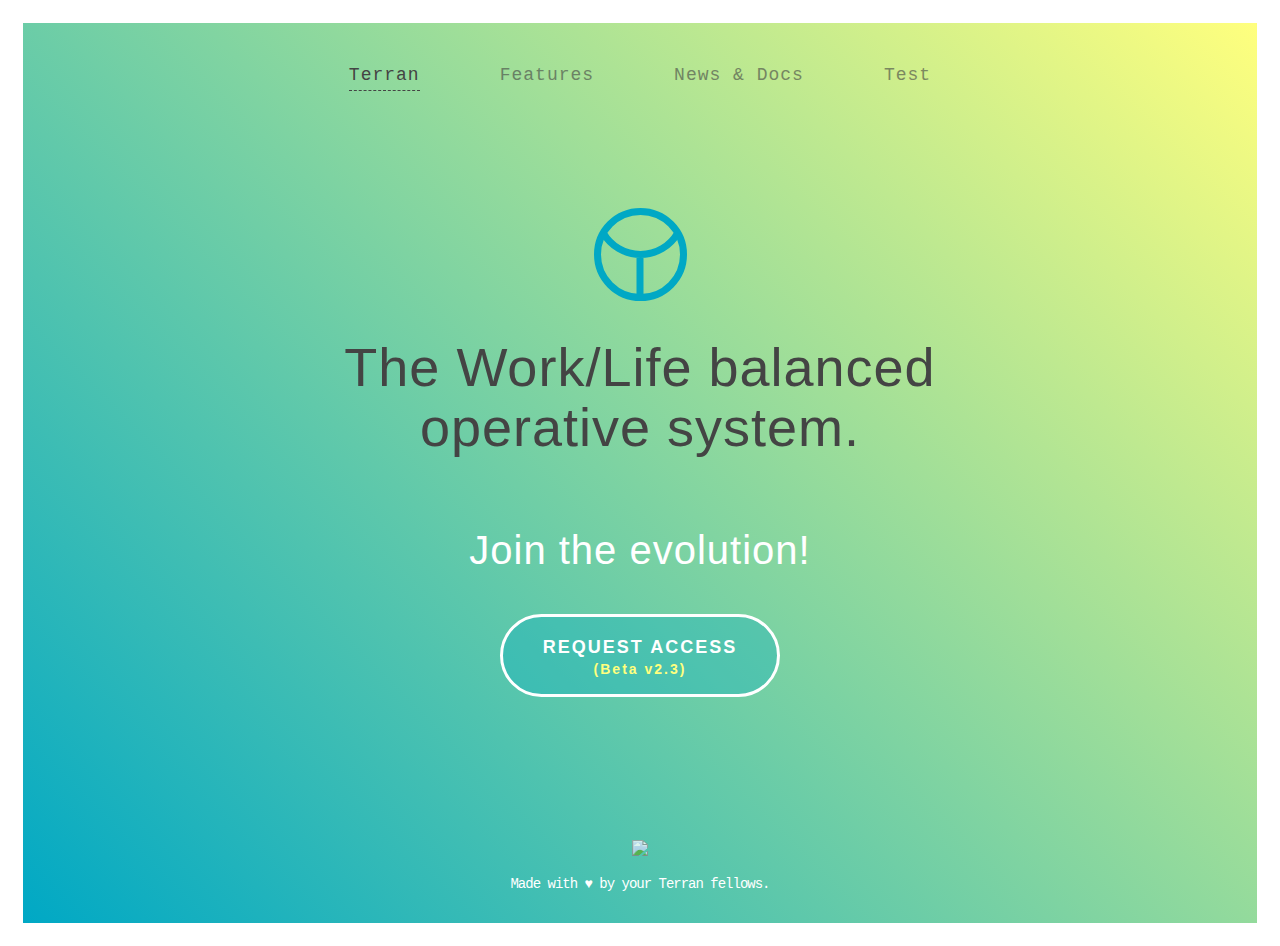
==== index.html @ a86d1441 "Update index.html" ====
<!DOCTYPE html> <head> <title>10k Apart</title> <meta charset="utf-8"> <meta name="viewport" content="width=device-width, initial-scale=1"> <meta name="description" content="We create inclusive and lightweight websites."/> <link rel="stylesheet" type="text/css" href="css/style.css" /> </head> <body> <div class="hero"> <div class="nav"><a class="link crnt" href="index.html">Terran</a><a class="link" href="features.html">Features</a><a class="link" href="docs.html">News &amp; Docs</a><a class="link" href="test.html">Test</a> </div><img class="logo" src="img/logo.svg"> <h1>The Work/Life balanced operative system.</h1> <h2>Join the evolution!</h2><a class="btn w-button" href="test.html">Request access<br><span class="beta">(Beta v2.3)</span></a> <div class="made">Made with ♥︎ by your Terran fellows.</div> <a class="tw" href="http://twitter.com"><img src="images/twitter.png"> </a> </div> </body></html>
---- css/style.css ----
*{box-sizing:border-box}body{font-family:Lucida Console,Monaco,monospace;color:#444;font-size:20px;line-height:1.2;text-align:center;-webkit-font-smoothing:antialiased;letter-spacing:1px;padding:15px}h1,h2,h3,h4{font-family:Geneva,sans-serif;max-width:720px;font-weight:400}h1{font-size:54px;line-height:1.1;color:#444}h2{font-size:40px;color:#FFF;margin-bottom:40px}h3{font-size:24px}h4{color:#00a8c5;font-size:21px;font-family:Lucida Console,Monaco,monospace}p{font-size:18px;padding-top:10px;margin-bottom:20px}.hero{position:relative;display:flex;min-height:100vh;padding:0 30px 180px;flex-direction:column;align-items:center;background-image:url(../images/half-planet.svg),linear-gradient(45deg,#00a8c5,#ffff7e);background-position:50% 100%,0 0;background-size:90%,auto;background-repeat:no-repeat,repeat}.hero._2{background-image:linear-gradient(45deg,#00a8c5,#ffff7e);background-position:0 0;background-size:auto;background-repeat:repeat;color:#FFF}.link{margin:0 40px;opacity:.6;transition:opacity 350ms ease;text-decoration:none;color:#444;font-size:18px}.link:hover{opacity:1}.link.crnt{padding-bottom:5px;border-bottom:1px dashed #444;opacity:1}.link.docs{display:block;margin:0 0 30px;opacity:1;transition:all 250ms ease;font-size:20px;text-decoration:underline;text-transform:uppercase;text-align:left}.link.docs:hover{color:#00a8c5}.link.new{border-bottom:1px solid #ffff7e;opacity:1;transition-property:border-color;color:#00a8c5;font-size:21px;margin:0}.link.new:hover{border-bottom-color:#00a8c5}.nav{margin:40px 0 120px}.btn{display:inline-block;margin:0 auto;padding:20px 40px 15px;border:3px solid #fff;border-radius:44px;background-color:rgba(0,168,197,.3);transition:background-color 350ms ease;font:18px 'Helvetica Neue',Helvetica,sans-serif;font-weight:700;text-align:center;letter-spacing:2px;text-transform:uppercase;color:#FFF;cursor:pointer;text-decoration:none}.btn:hover{background-color:rgba(0,168,197,.5);box-shadow:0 0 40px 10px rgba(255,255,126,.1)}.btn:active{margin-top:2px;box-shadow:0 0 30px 0 rgba(255,255,126,.2)}.beta{color:#ffff7e;font-size:14px;text-transform:none}.intro{display:flex;flex-direction:column;align-items:center}.human{width:101px;height:114px;margin-bottom:40px;background-image:url(../images/icons.svg);background-position:100% 0;transition:transform 500ms ease}.human:hover{transform:translate(0px,-10px)}.sep{display:block;width:80%;height:2px;margin:140px 0;background-image:linear-gradient(90deg,rgba(255,255,126,.1),#00a8c5 50%,rgba(255,255,126,.1))}.made{position:absolute;left:0;right:0;bottom:0;margin-bottom:30px;color:#fff;font-size:14px;letter-spacing:-1px}.made.blk{color:#444}.tw{position:absolute;left:0;right:0;bottom:0;display:block;width:24px;margin:0 auto 60px;opacity:.8;transition:opacity 350ms ease}.tw:hover{opacity:1}.aura{position:relative;display:flex;width:480px;height:480px;justify-content:center;align-items:center;border-radius:100%;background-image:linear-gradient(45deg,#ffff7e,#00a8c5);box-shadow:0 0 50px 20px rgba(255,255,126,.2);opacity:.95;transition:all 700ms ease}.aura:hover{box-shadow:0 0 90px 30px rgba(255,255,126,.7);opacity:.7}.fts{display:flex;overflow:hidden;flex-direction:column;justify-content:flex-start;align-items:center}.blu{color:#00a8c5}.orb2{display:flex;padding:80px;justify-content:center;align-items:center;border:1px dashed #e9e9e9;border-radius:100%}.plnt-cont{display:flex;overflow:hidden;flex-direction:column;justify-content:flex-start;align-items:center;flex:0 0 auto;transform:translate(0px,35%)}.plnt{position:absolute;left:0;right:0;bottom:0;display:block;overflow:hidden;width:100%;margin:0 auto;justify-content:center;align-items:flex-start;transform:scale(1.5)}.main{position:relative;display:flex;overflow:hidden;padding:0 30px 360px;flex-direction:column;align-items:center}.main._2{padding-bottom:200px}.core{position:absolute;left:50%;top:50%;right:0;bottom:0;z-index:-10;width:128px;height:128px;border-radius:100%;background-image:linear-gradient(45deg,#ffff7e,#00a8c5);transform:translate(-50%,-50%)}.row{position:relative;z-index:99;max-width:960px;margin:120px 0}.icon{display:block;width:68px;height:80px;margin:0 auto 20px;background-image:url(../images/icons.svg);background-position:0 -100%;background-repeat:no-repeat;opacity:.7;filter:grayscale(100%);transition:filter 300ms ease,opacity 300ms ease}.icon:hover{opacity:1;filter:none}.icon.tree{width:64px;background-position:28% 0;transition:filter 350ms ease,opacity 200ms ease}.icon.bike{width:70px;background-position:56% 35px}.ftxt{display:block;width:90%;margin:0 auto;text-transform:uppercase}.fw{min-width:360px;margin-top:40px}.fl{display:block;font-family:Arial,'Helvetica Neue',Helvetica,sans-serif;font-size:14px;text-align:center;text-transform:uppercase;margin-bottom:5px;font-weight:700}.fld{display:block;width:100%;padding:8px 12px;height:44px;margin-bottom:40px;border:3px solid #00a8c5;border-radius:22px;background-color:rgba(255,255,126,.3);opacity:.8;transition:opacity 250ms ease;color:#444;font-size:16px;text-align:center}.fld:focus{background-color:hsla(0,0%,100%,.8);opacity:1}.scs{padding:0 30px;background-color:#00a8c5}.err{margin-top:40px;padding:20px 30px;background-color:#fff;color:#00a8c5}.news{display:inline-block;margin-right:100%;margin-bottom:20px;padding:5px 10px;background-color:#ffff7e;font-size:21px}.w-col{position:relative;float:left;width:100%;padding:0 10px}.w-col-4{width:33.33333333%}.w-col-5{width:41.66666667%}.w-col-7{width:58.33333333%;text-align:left}@media (max-width: 767px){h1{font-size:50px}h3{font-size:21px}h4{font-size:19px}.link{margin:0 20px}.sep{margin:80px 0}.w-col{width:100%;left:auto;right:auto}.blu{font-size:48px}.ftxt{width:40%;margin-bottom:40px}.news{margin-top:40px}}@media (max-width: 479px){h1{font-size:36px}h2{font-size:36px}p{text-align:center}.hero{padding:0 20px}.link{margin-bottom:12px;align-self:center;text-align:center}.link.w--current{padding-bottom:3px}.nav{display:flex;margin-bottom:60px;flex-direction:column}.btn{font-size:16px}.blue{font-size:36px}.main{padding-left:20px;padding-right:20px}.row{margin-top:60px;margin-bottom:60px}.ftxt{width:100%}.fw{min-width:100%}.news{display:block;margin:0 auto;text-align:center}}
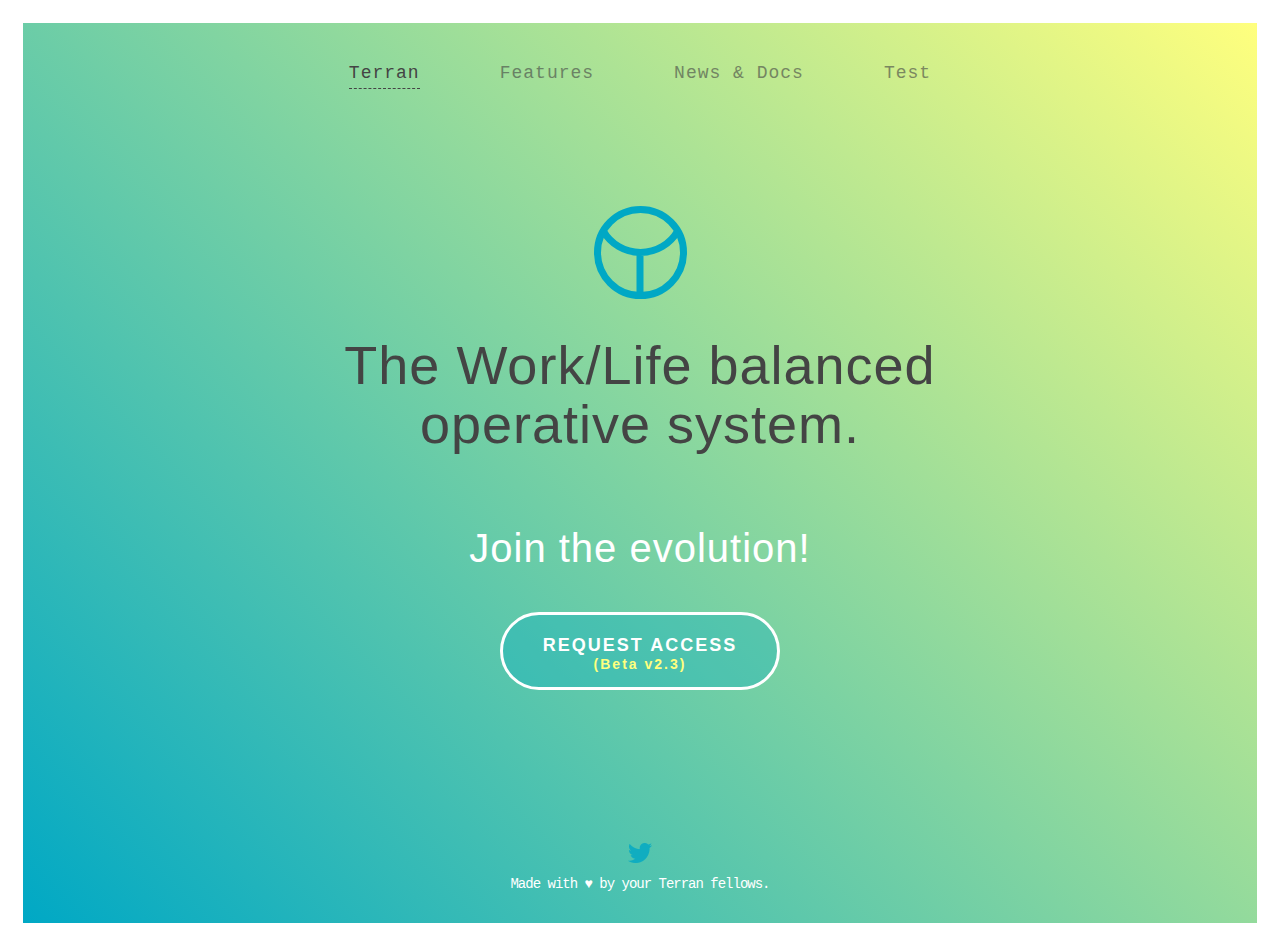
==== commit cbd12039: "Update index.html" ====
--- a/index.html
+++ b/index.html
@@ -1 +1 @@
-<!DOCTYPE html> <head> <title>10k Apart</title> <meta charset="utf-8"> <meta name="viewport" content="width=device-width, initial-scale=1"> <meta name="description" content="We create inclusive and lightweight websites."/> <link rel="stylesheet" type="text/css" href="css/style.css" /> </head> <body> <div class="hero"> <div class="nav"><a class="link crnt" href="index.html">Terran</a><a class="link" href="features.html">Features</a><a class="link" href="docs.html">News &amp; Docs</a><a class="link" href="test.html">Test</a> </div><img class="logo" src="img/logo.svg"> <h1>The Work/Life balanced operative system.</h1> <h2>Join the evolution!</h2><a class="btn w-button" href="test.html">Request access<br><span class="beta">(Beta v2.3)</span></a> <div class="made">Made with ♥︎ by your Terran fellows.</div> <a class="tw" href="http://twitter.com"><img src="images/twitter.png"> </a> </div> </body></html>
+<html> <head> <title>Terran OS - Home</title> <meta charset="utf-8"> <meta name="viewport" content="width=device-width, initial-scale=1"> <meta name="description" content="AI Operating System"/> <link rel="stylesheet" type="text/css" href="css/style.css" /> </head> <body> <div class="hero"> <div class="nav"><a class="link crnt" href="index.html">Terran</a><a class="link" href="features.html">Features</a><a class="link" href="docs.html">News &amp; Docs</a><a class="link" href="test.html">Test</a> </div><img class="logo" src="img/logo.svg"> <h1>The Work/Life balanced operative system.</h1> <h2>Join the evolution!</h2><a class="btn" href="test.html">Request access<br><span class="beta">(Beta v2.3)</span></a> <div class="made">Made with ♥︎ by your Terran fellows.</div> <a class="tw" href="http://twitter.com"><img src="img/twitter.png"> </a> </div> </body></html>
